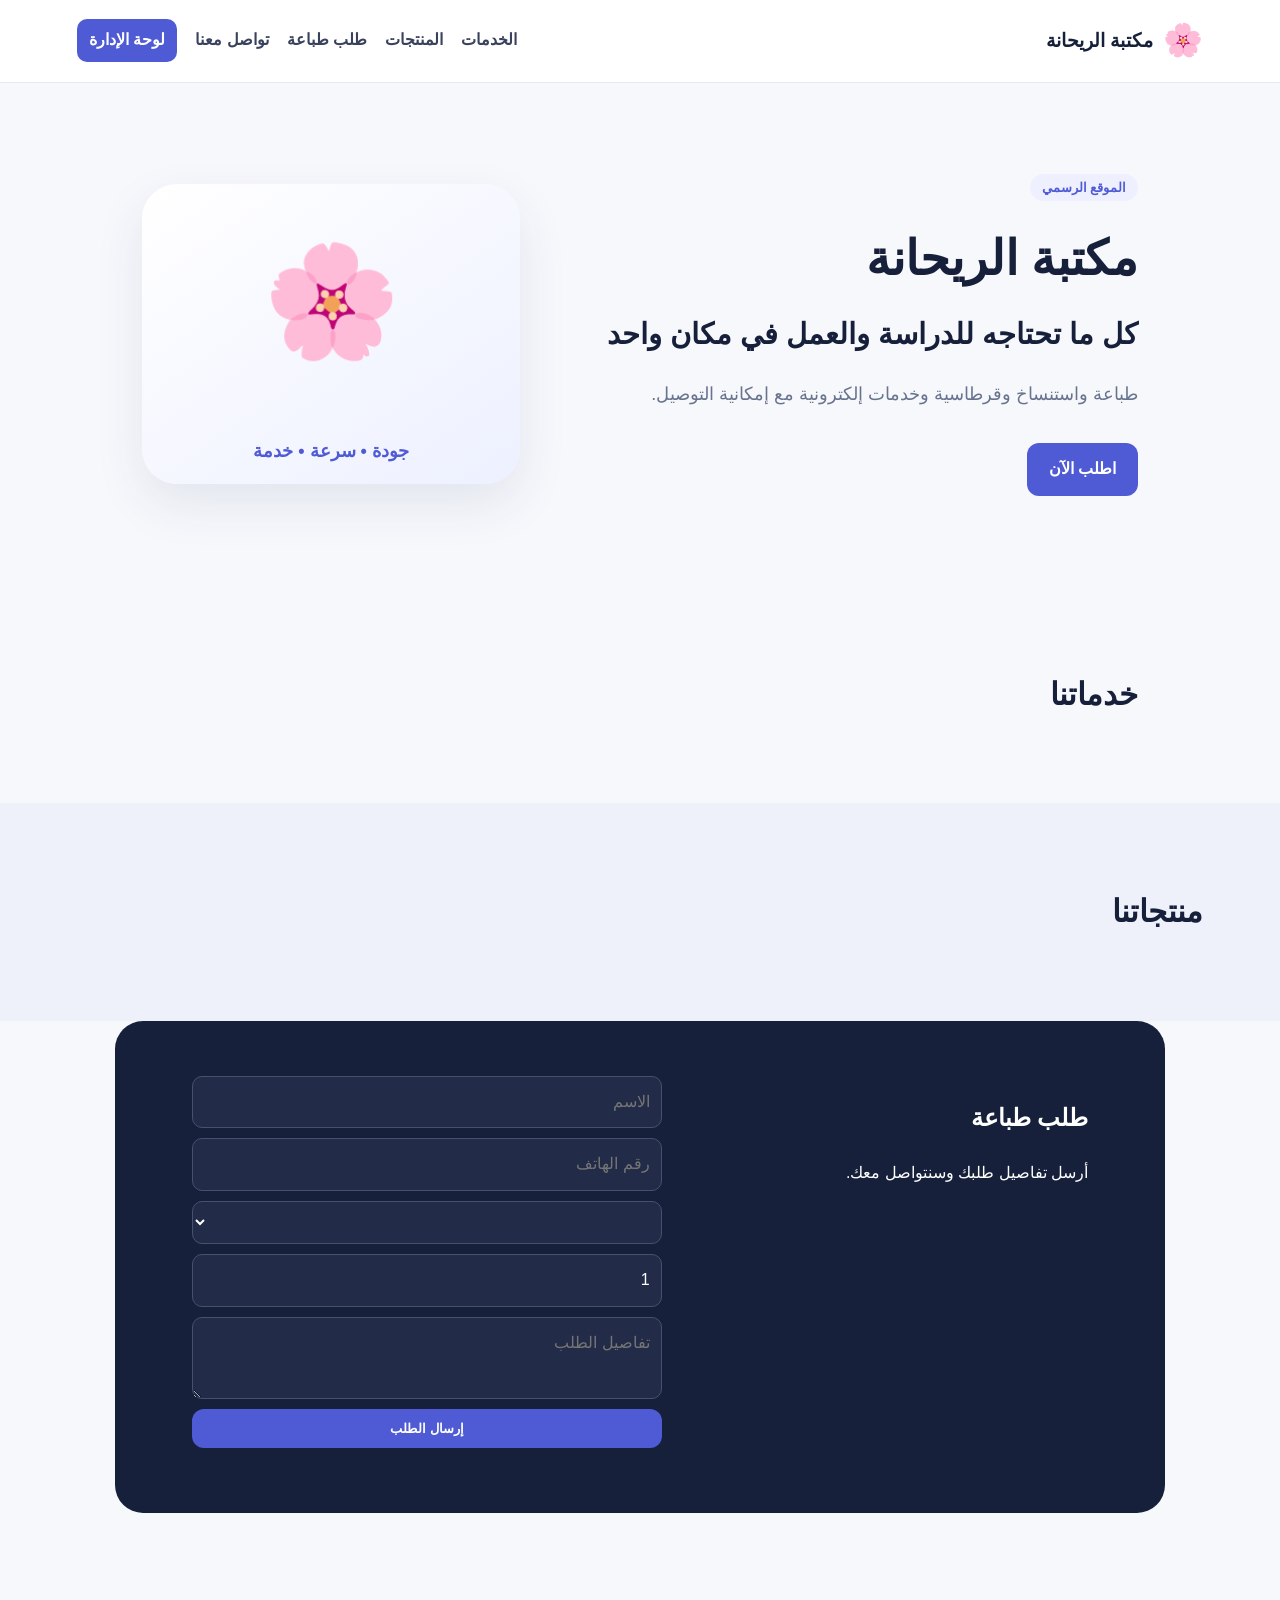
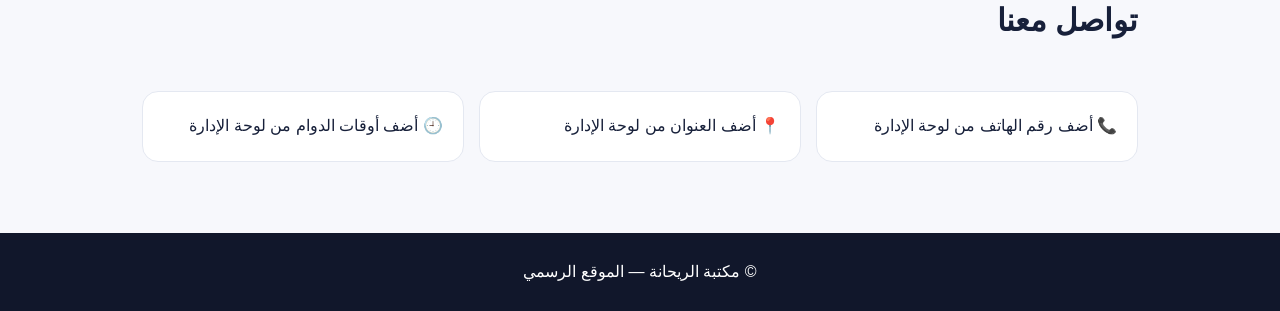
==== index.html @ c9ed74a7 "Add files via upload" ====
<!doctype html><html lang="ar" dir="rtl"><head><meta charset="utf-8"><meta name="viewport" content="width=device-width,initial-scale=1"><title>مكتبة الريحانة | الموقع الرسمي</title><meta name="description" content="مكتبة الريحانة - طباعة واستنساخ وقرطاسية وخدمات إلكترونية"><link rel="stylesheet" href="style.css"></head><body>
<header><a class="brand" href="#"><span>🌸</span><b>مكتبة الريحانة</b></a><nav><a href="#services">الخدمات</a><a href="#products">المنتجات</a><a href="#order">طلب طباعة</a><a href="#contact">تواصل معنا</a><a class="admin" href="admin.html">لوحة الإدارة</a></nav></header>
<main><section class="hero"><div><small>الموقع الرسمي</small><h1 id="siteTitle">مكتبة الريحانة</h1><h2 id="heroTitle">كل ما تحتاجه للدراسة والعمل في مكان واحد</h2><p id="heroText">طباعة واستنساخ وقرطاسية وخدمات إلكترونية مع إمكانية التوصيل.</p><a class="btn" href="#order">اطلب الآن</a></div><div class="heroArt">🌸<strong>جودة • سرعة • خدمة</strong></div></section>
<section id="services"><h2>خدماتنا</h2><div id="servicesGrid" class="grid"></div></section>
<section id="products" class="alt"><h2>منتجاتنا</h2><div id="productsGrid" class="grid"></div></section>
<section id="order" class="order"><div><h2>طلب طباعة</h2><p>أرسل تفاصيل طلبك وسنتواصل معك.</p></div><form id="orderForm"><input required id="name" placeholder="الاسم"><input required id="phoneInput" placeholder="رقم الهاتف"><select id="service"></select><input id="copies" type="number" min="1" value="1" placeholder="عدد النسخ"><textarea id="details" placeholder="تفاصيل الطلب"></textarea><button class="btn">إرسال الطلب</button><div id="msg"></div></form></section>
<section id="contact"><h2>تواصل معنا</h2><div class="contact"><p>📞 <span id="phoneDisplay">أضف رقم الهاتف من لوحة الإدارة</span></p><p>📍 <span id="address">أضف العنوان من لوحة الإدارة</span></p><p>🕘 <span id="hours">أضف أوقات الدوام من لوحة الإدارة</span></p></div></section></main><footer>© <span id="year"></span> مكتبة الريحانة — الموقع الرسمي</footer><script src="app.js"></script></body></html>
---- style.css ----
*{box-sizing:border-box}html{scroll-behavior:smooth}body{margin:0;font-family:Tahoma,"Segoe UI",sans-serif;color:#17203a;background:#f7f8fc;line-height:1.8}header{position:sticky;top:0;z-index:10;background:#fff;border-bottom:1px solid #e5e8f1;padding:12px 6%;display:flex;justify-content:space-between;align-items:center}.brand{display:flex;gap:10px;align-items:center;text-decoration:none;color:inherit;font-size:19px}.brand span{font-size:32px}nav{display:flex;gap:18px;align-items:center}nav a{text-decoration:none;color:#39425d;font-weight:bold}.admin{background:#4f5bd5;color:#fff!important;padding:7px 12px;border-radius:10px}.hero{max-width:1150px;margin:auto;padding:90px 6%;display:grid;grid-template-columns:1.5fr 1fr;gap:50px;align-items:center}.hero small{background:#eef0ff;color:#4f5bd5;padding:6px 12px;border-radius:20px;font-weight:bold}.hero h1{font-size:48px;margin:15px 0 0}.hero h2{font-size:29px;margin:5px 0}.hero p{color:#68738e;font-size:18px}.heroArt{min-height:300px;border-radius:35px;background:linear-gradient(145deg,#fff,#edf0ff);display:grid;place-items:center;font-size:110px;box-shadow:0 20px 50px #25305b18}.heroArt strong{font-size:18px;color:#4f5bd5}.btn{border:0;background:#4f5bd5;color:#fff;padding:12px 22px;border-radius:12px;font-weight:bold;cursor:pointer;text-decoration:none}.hero .btn{display:inline-block;margin-top:15px}section{max-width:1150px;margin:auto;padding:55px 6%}section>h2{font-size:31px}.alt{max-width:none;background:#eef1f9}.grid{display:grid;grid-template-columns:repeat(3,1fr);gap:16px}.card{background:#fff;border:1px solid #e3e7f0;border-radius:18px;padding:22px;box-shadow:0 6px 22px #17203a0b}.card b{font-size:30px}.card h3{margin:7px 0}.card p{color:#6d7790}.order{max-width:1050px;background:#17203a;color:#fff;border-radius:28px;display:grid;grid-template-columns:1fr 1.2fr;gap:35px}.order form{display:grid;gap:10px}.order input,.order select,.order textarea{font:inherit;padding:11px;border-radius:10px;border:1px solid #46516e;background:#222c48;color:#fff}.contact{display:grid;grid-template-columns:repeat(3,1fr);gap:15px}.contact p{background:#fff;border:1px solid #e4e8f1;border-radius:16px;padding:20px}footer{text-align:center;background:#11172b;color:#fff;padding:25px}@media(max-width:750px){header{flex-direction:column;gap:10px}nav{flex-wrap:wrap;justify-content:center}.hero,.order{grid-template-columns:1fr}.grid,.contact{grid-template-columns:1fr}.hero h1{font-size:38px}.heroArt{min-height:220px}}\n
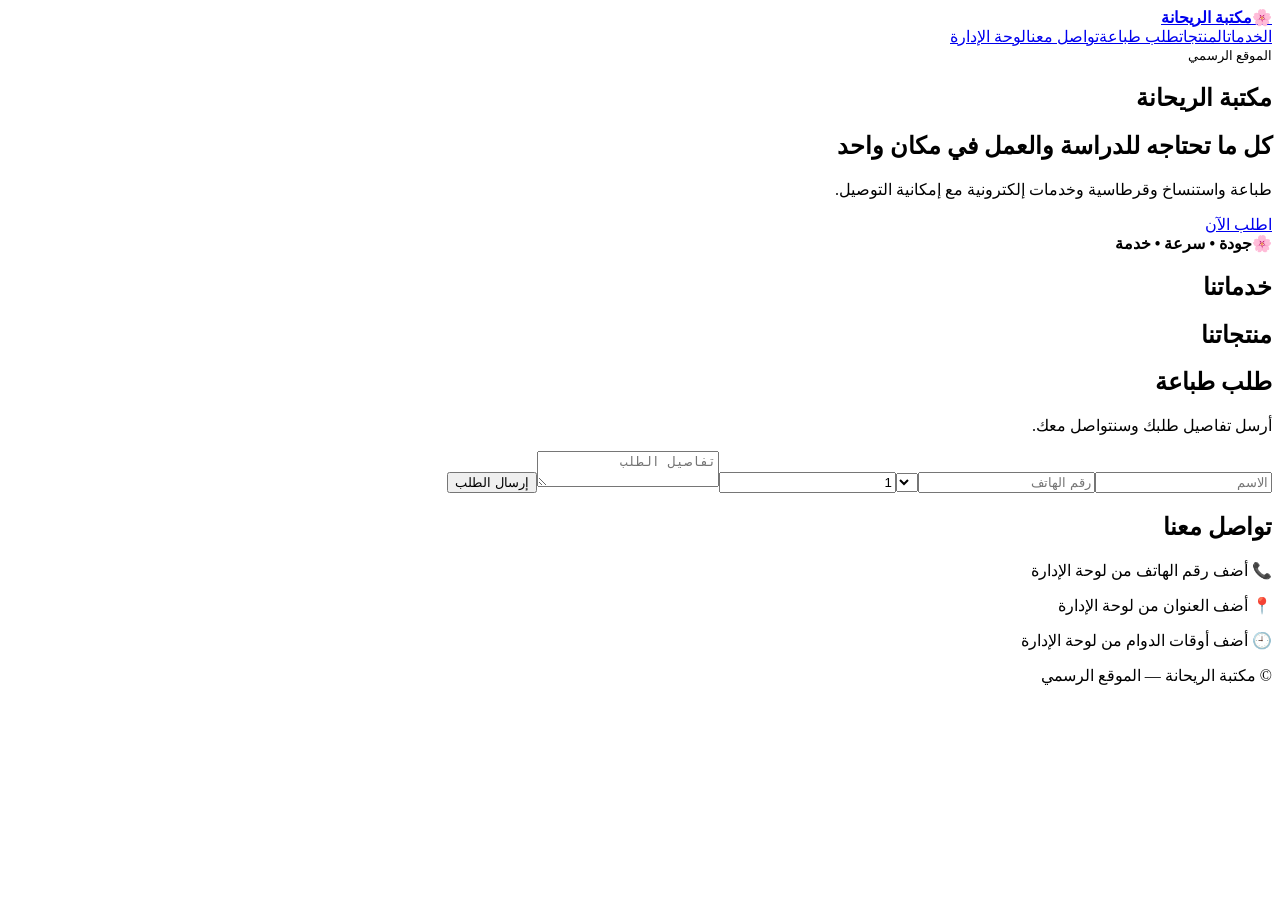
==== commit f03ac5b7: "Add initial HTML structure for مكتبة الريحانة" ====
--- a/index.html
+++ b/index.html
@@ -4,4 +4,4 @@
 <section id="services"><h2>خدماتنا</h2><div id="servicesGrid" class="grid"></div></section>
 <section id="products" class="alt"><h2>منتجاتنا</h2><div id="productsGrid" class="grid"></div></section>
 <section id="order" class="order"><div><h2>طلب طباعة</h2><p>أرسل تفاصيل طلبك وسنتواصل معك.</p></div><form id="orderForm"><input required id="name" placeholder="الاسم"><input required id="phoneInput" placeholder="رقم الهاتف"><select id="service"></select><input id="copies" type="number" min="1" value="1" placeholder="عدد النسخ"><textarea id="details" placeholder="تفاصيل الطلب"></textarea><button class="btn">إرسال الطلب</button><div id="msg"></div></form></section>
-<section id="contact"><h2>تواصل معنا</h2><div class="contact"><p>📞 <span id="phoneDisplay">أضف رقم الهاتف من لوحة الإدارة</span></p><p>📍 <span id="address">أضف العنوان من لوحة الإدارة</span></p><p>🕘 <span id="hours">أضف أوقات الدوام من لوحة الإدارة</span></p></div></section></main><footer>© <span id="year"></span> مكتبة الريحانة — الموقع الرسمي</footer><script src="app.js"></script></body></html>+<section id="contact"><h2>تواصل معنا</h2><div class="contact"><p>📞 <span id="phoneDisplay">أضف رقم الهاتف من لوحة الإدارة</span></p><p>📍 <span id="address">أضف العنوان من لوحة الإدارة</span></p><p>🕘 <span id="hours">أضف أوقات الدوام من لوحة الإدارة</span></p></div></section></main><footer>© <span id="year"></span> مكتبة الريحانة — الموقع الرسمي</footer><script src="app.js"></script></body></html>
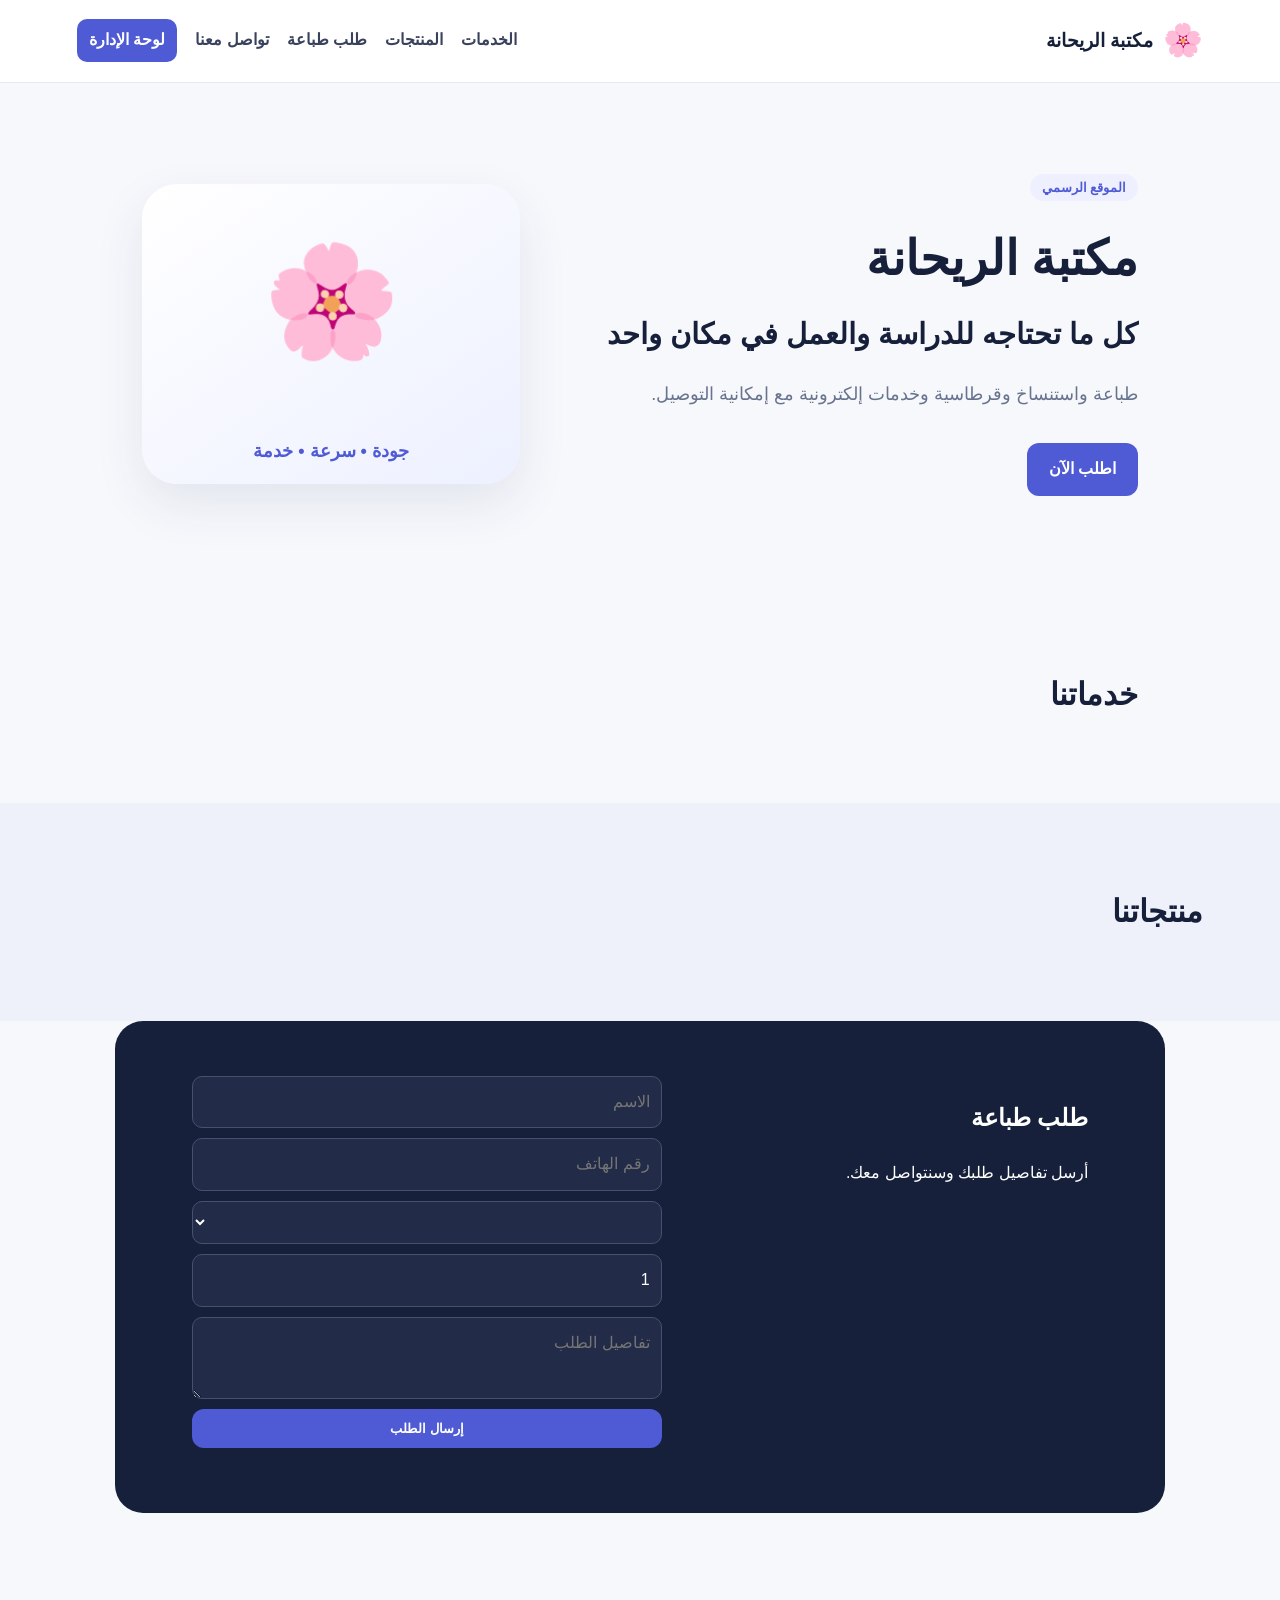
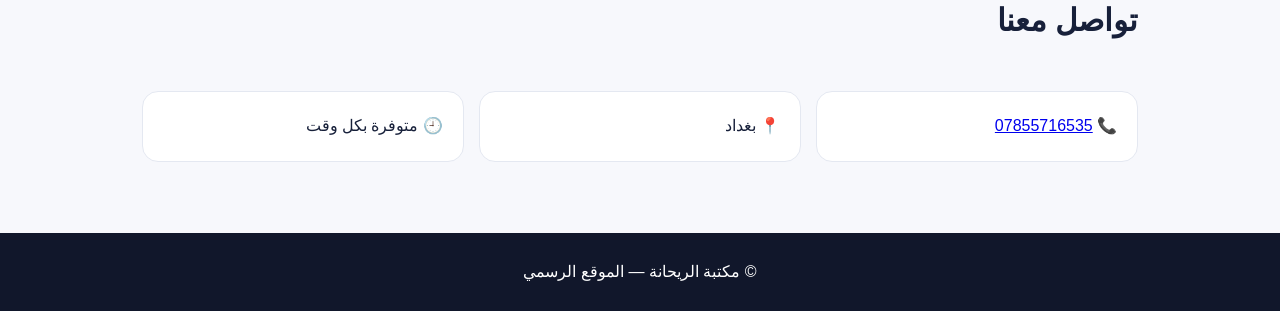
==== commit 3eec7e14: "Update index.html" ====
--- a/index.html
+++ b/index.html
@@ -1,7 +1,170 @@
-<!doctype html><html lang="ar" dir="rtl"><head><meta charset="utf-8"><meta name="viewport" content="width=device-width,initial-scale=1"><title>مكتبة الريحانة | الموقع الرسمي</title><meta name="description" content="مكتبة الريحانة - طباعة واستنساخ وقرطاسية وخدمات إلكترونية"><link rel="stylesheet" href="style.css"></head><body>
-<header><a class="brand" href="#"><span>🌸</span><b>مكتبة الريحانة</b></a><nav><a href="#services">الخدمات</a><a href="#products">المنتجات</a><a href="#order">طلب طباعة</a><a href="#contact">تواصل معنا</a><a class="admin" href="admin.html">لوحة الإدارة</a></nav></header>
-<main><section class="hero"><div><small>الموقع الرسمي</small><h1 id="siteTitle">مكتبة الريحانة</h1><h2 id="heroTitle">كل ما تحتاجه للدراسة والعمل في مكان واحد</h2><p id="heroText">طباعة واستنساخ وقرطاسية وخدمات إلكترونية مع إمكانية التوصيل.</p><a class="btn" href="#order">اطلب الآن</a></div><div class="heroArt">🌸<strong>جودة • سرعة • خدمة</strong></div></section>
-<section id="services"><h2>خدماتنا</h2><div id="servicesGrid" class="grid"></div></section>
-<section id="products" class="alt"><h2>منتجاتنا</h2><div id="productsGrid" class="grid"></div></section>
-<section id="order" class="order"><div><h2>طلب طباعة</h2><p>أرسل تفاصيل طلبك وسنتواصل معك.</p></div><form id="orderForm"><input required id="name" placeholder="الاسم"><input required id="phoneInput" placeholder="رقم الهاتف"><select id="service"></select><input id="copies" type="number" min="1" value="1" placeholder="عدد النسخ"><textarea id="details" placeholder="تفاصيل الطلب"></textarea><button class="btn">إرسال الطلب</button><div id="msg"></div></form></section>
-<section id="contact"><h2>تواصل معنا</h2><div class="contact"><p>📞 <span id="phoneDisplay">أضف رقم الهاتف من لوحة الإدارة</span></p><p>📍 <span id="address">أضف العنوان من لوحة الإدارة</span></p><p>🕘 <span id="hours">أضف أوقات الدوام من لوحة الإدارة</span></p></div></section></main><footer>© <span id="year"></span> مكتبة الريحانة — الموقع الرسمي</footer><script src="app.js"></script></body></html>
+<!doctype html>
+<html lang="ar" dir="rtl">
+<head>
+  <meta charset="utf-8">
+  <meta name="viewport" content="width=device-width,initial-scale=1">
+
+  <title>مكتبة الريحانة | الموقع الرسمي</title>
+
+  <meta
+    name="description"
+    content="مكتبة الريحانة - طباعة واستنساخ وقرطاسية وخدمات إلكترونية مع إمكانية التوصيل"
+  >
+
+  <link rel="stylesheet" href="style.css">
+</head>
+
+<body>
+
+<header>
+  <a class="brand" href="#">
+    <span>🌸</span>
+    <b>مكتبة الريحانة</b>
+  </a>
+
+  <nav>
+    <a href="#services">الخدمات</a>
+    <a href="#products">المنتجات</a>
+    <a href="#order">طلب طباعة</a>
+    <a href="#contact">تواصل معنا</a>
+    <a class="admin" href="admin.html">لوحة الإدارة</a>
+  </nav>
+</header>
+
+<main>
+
+  <!-- الواجهة الرئيسية -->
+  <section class="hero">
+    <div>
+      <small>الموقع الرسمي</small>
+
+      <h1 id="siteTitle">مكتبة الريحانة</h1>
+
+      <h2 id="heroTitle">
+        كل ما تحتاجه للدراسة والعمل في مكان واحد
+      </h2>
+
+      <p id="heroText">
+        طباعة واستنساخ وقرطاسية وخدمات إلكترونية مع إمكانية التوصيل.
+      </p>
+
+      <a class="btn" href="#order">
+        اطلب الآن
+      </a>
+    </div>
+
+    <div class="heroArt">
+      🌸
+      <strong>جودة • سرعة • خدمة</strong>
+    </div>
+  </section>
+
+
+  <!-- الخدمات -->
+  <section id="services">
+    <h2>خدماتنا</h2>
+
+    <div id="servicesGrid" class="grid"></div>
+  </section>
+
+
+  <!-- المنتجات -->
+  <section id="products" class="alt">
+    <h2>منتجاتنا</h2>
+
+    <div id="productsGrid" class="grid"></div>
+  </section>
+
+
+  <!-- طلب الطباعة -->
+  <section id="order" class="order">
+
+    <div>
+      <h2>طلب طباعة</h2>
+
+      <p>
+        أرسل تفاصيل طلبك وسنتواصل معك.
+      </p>
+    </div>
+
+    <form id="orderForm">
+
+      <input
+        required
+        id="name"
+        placeholder="الاسم"
+      >
+
+      <input
+        required
+        id="phoneInput"
+        placeholder="رقم الهاتف"
+      >
+
+      <select id="service"></select>
+
+      <input
+        id="copies"
+        type="number"
+        min="1"
+        value="1"
+        placeholder="عدد النسخ"
+      >
+
+      <textarea
+        id="details"
+        placeholder="تفاصيل الطلب"
+      ></textarea>
+
+      <button class="btn">
+        إرسال الطلب
+      </button>
+
+      <div id="msg"></div>
+
+    </form>
+
+  </section>
+
+
+  <!-- التواصل -->
+  <section id="contact">
+
+    <h2>تواصل معنا</h2>
+
+    <div class="contact">
+
+      <p>
+        📞
+        <a href="tel:07855716535">
+          <span id="phoneDisplay">07855716535</span>
+        </a>
+      </p>
+
+      <p>
+        📍
+        <span id="address">بغداد</span>
+      </p>
+
+      <p>
+        🕘
+        <span id="hours">متوفرة بكل وقت</span>
+      </p>
+
+    </div>
+
+  </section>
+
+</main>
+
+
+<footer>
+  © <span id="year"></span>
+  مكتبة الريحانة — الموقع الرسمي
+</footer>
+
+
+<script src="app.js"></script>
+
+</body>
+</html>
--- a/style.css
+++ b/style.css
@@ -0,0 +1 @@
+*{box-sizing:border-box}html{scroll-behavior:smooth}body{margin:0;font-family:Tahoma,"Segoe UI",sans-serif;color:#17203a;background:#f7f8fc;line-height:1.8}header{position:sticky;top:0;z-index:10;background:#fff;border-bottom:1px solid #e5e8f1;padding:12px 6%;display:flex;justify-content:space-between;align-items:center}.brand{display:flex;gap:10px;align-items:center;text-decoration:none;color:inherit;font-size:19px}.brand span{font-size:32px}nav{display:flex;gap:18px;align-items:center}nav a{text-decoration:none;color:#39425d;font-weight:bold}.admin{background:#4f5bd5;color:#fff!important;padding:7px 12px;border-radius:10px}.hero{max-width:1150px;margin:auto;padding:90px 6%;display:grid;grid-template-columns:1.5fr 1fr;gap:50px;align-items:center}.hero small{background:#eef0ff;color:#4f5bd5;padding:6px 12px;border-radius:20px;font-weight:bold}.hero h1{font-size:48px;margin:15px 0 0}.hero h2{font-size:29px;margin:5px 0}.hero p{color:#68738e;font-size:18px}.heroArt{min-height:300px;border-radius:35px;background:linear-gradient(145deg,#fff,#edf0ff);display:grid;place-items:center;font-size:110px;box-shadow:0 20px 50px #25305b18}.heroArt strong{font-size:18px;color:#4f5bd5}.btn{border:0;background:#4f5bd5;color:#fff;padding:12px 22px;border-radius:12px;font-weight:bold;cursor:pointer;text-decoration:none}.hero .btn{display:inline-block;margin-top:15px}section{max-width:1150px;margin:auto;padding:55px 6%}section>h2{font-size:31px}.alt{max-width:none;background:#eef1f9}.grid{display:grid;grid-template-columns:repeat(3,1fr);gap:16px}.card{background:#fff;border:1px solid #e3e7f0;border-radius:18px;padding:22px;box-shadow:0 6px 22px #17203a0b}.card b{font-size:30px}.card h3{margin:7px 0}.card p{color:#6d7790}.order{max-width:1050px;background:#17203a;color:#fff;border-radius:28px;display:grid;grid-template-columns:1fr 1.2fr;gap:35px}.order form{display:grid;gap:10px}.order input,.order select,.order textarea{font:inherit;padding:11px;border-radius:10px;border:1px solid #46516e;background:#222c48;color:#fff}.contact{display:grid;grid-template-columns:repeat(3,1fr);gap:15px}.contact p{background:#fff;border:1px solid #e4e8f1;border-radius:16px;padding:20px}footer{text-align:center;background:#11172b;color:#fff;padding:25px}@media(max-width:750px){header{flex-direction:column;gap:10px}nav{flex-wrap:wrap;justify-content:center}.hero,.order{grid-template-columns:1fr}.grid,.contact{grid-template-columns:1fr}.hero h1{font-size:38px}.heroArt{min-height:220px}}\n
